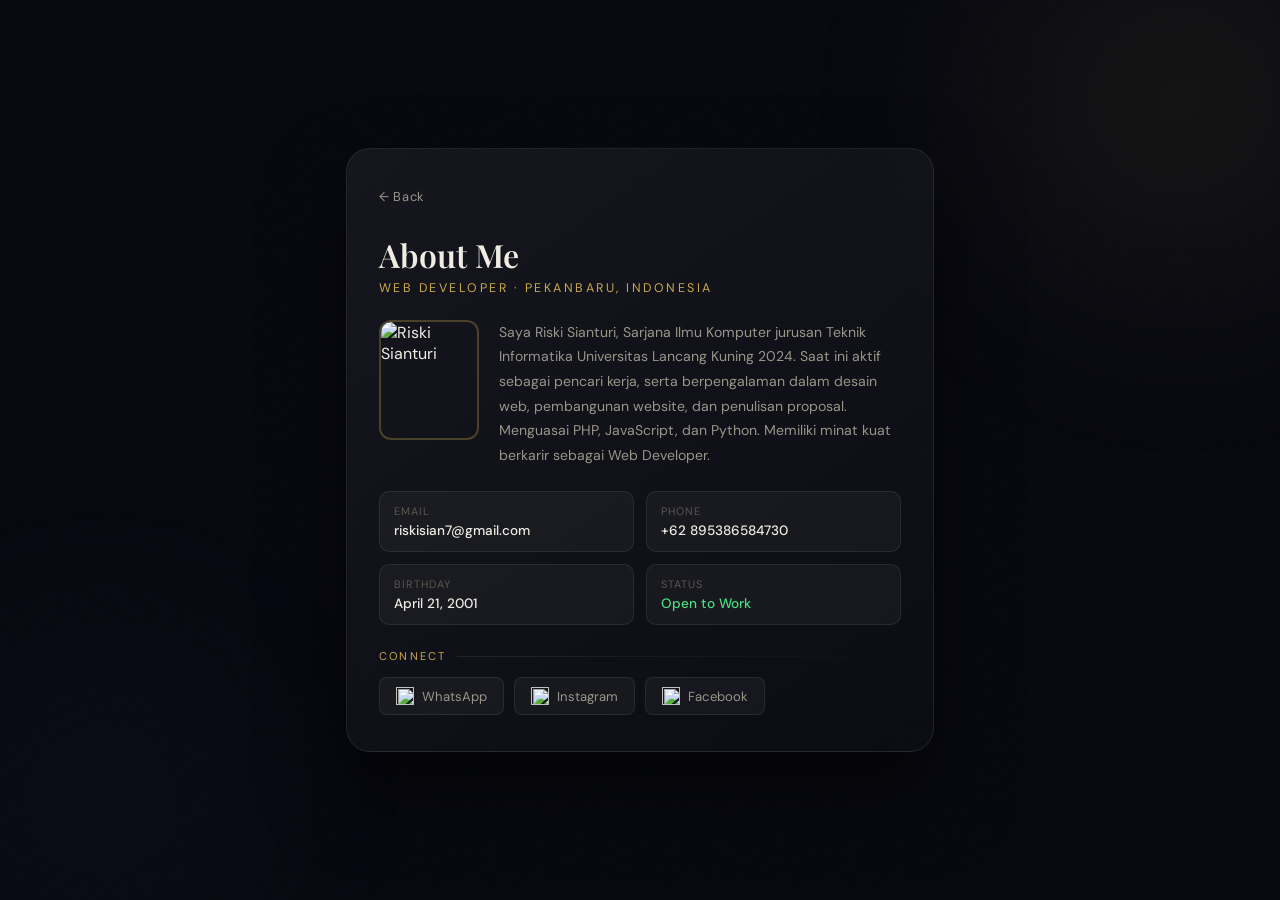
==== about.html @ 31b84309 "Add files via upload" ====
<!DOCTYPE html>
<html lang="en">
<head>
  <meta charset="UTF-8">
  <meta name="viewport" content="width=device-width, initial-scale=1.0">
  <title>About Me — Riski Sianturi</title>
  <link href="https://fonts.googleapis.com/css2?family=Playfair+Display:wght@400;600&family=DM+Sans:wght@300;400;500&display=swap" rel="stylesheet">
  <link rel="stylesheet" href="styles.css">
</head>
<body>
  <div class="noise"></div>
  <div class="glow-orb orb-1"></div>
  <div class="glow-orb orb-2"></div>

  <div class="page-wrapper">
    <div class="about-card">
      <a href="index.html" class="back-btn">← Back</a>

      <h1 class="page-title">About Me</h1>
      <p class="page-subtitle">Web Developer · Pekanbaru, Indonesia</p>

      <div class="profile-row">
        <img src="https://raw.githubusercontent.com/RiskiSianturi/Website-Personal/main/cv_photos.png" alt="Riski Sianturi" class="profile-photo">
        <p class="bio-text">
          Saya Riski Sianturi, Sarjana Ilmu Komputer jurusan Teknik Informatika Universitas Lancang Kuning 2024.
          Saat ini aktif sebagai pencari kerja, serta berpengalaman dalam desain web, pembangunan website, dan penulisan proposal.
          Menguasai PHP, JavaScript, dan Python. Memiliki minat kuat berkarir sebagai Web Developer.
        </p>
      </div>

      <div class="info-grid">
        <div class="info-item">
          <p class="info-label">Email</p>
          <p class="info-value">riskisian7@gmail.com</p>
        </div>
        <div class="info-item">
          <p class="info-label">Phone</p>
          <p class="info-value">+62 895386584730</p>
        </div>
        <div class="info-item">
          <p class="info-label">Birthday</p>
          <p class="info-value">April 21, 2001</p>
        </div>
        <div class="info-item">
          <p class="info-label">Status</p>
          <p class="info-value" style="color:#4ade80;">Open to Work</p>
        </div>
      </div>

      <p class="section-label">Connect</p>
      <div class="social-row">
        <a href="https://wa.me/62895386584730" class="social-btn" target="_blank">
          <img src="https://raw.githubusercontent.com/RiskiSianturi/Website-Personal/main/wa.png" alt=""> WhatsApp
        </a>
        <a href="https://www.instagram.com/riskianjas12/" class="social-btn" target="_blank">
          <img src="https://raw.githubusercontent.com/RiskiSianturi/Website-Personal/main/insta.png" alt=""> Instagram
        </a>
        <a href="https://www.facebook.com/riski.s.96" class="social-btn" target="_blank">
          <img src="https://raw.githubusercontent.com/RiskiSianturi/Website-Personal/main/facebook.png" alt=""> Facebook
        </a>
      </div>
    </div>
  </div>
</body>
</html>
---- styles.css ----
/* ============================================================
   DESIGN SYSTEM — Dark Luxury Edition
   ============================================================ */
:root {
  --bg:         #07080f;
  --surface:    rgba(255, 255, 255, 0.04);
  --surface-hv: rgba(255, 255, 255, 0.08);
  --border:     rgba(255, 255, 255, 0.08);
  --border-hv:  rgba(201, 168, 76, 0.45);
  --gold:       #c9a84c;
  --gold-light: #e8cc80;
  --text-1:     #f0ece3;
  --text-2:     #9a9589;
  --text-3:     #5a5650;
  --radius:     18px;
  --radius-sm:  10px;
}

*, *::before, *::after { box-sizing: border-box; margin: 0; padding: 0; }

html { scroll-behavior: smooth; }

body {
  font-family: 'DM Sans', sans-serif;
  background: var(--bg);
  color: var(--text-1);
  min-height: 100vh;
  display: flex;
  justify-content: center;
  align-items: center;
  overflow-x: hidden;
}

/* ── Background atmosphere ── */
.noise {
  position: fixed; inset: 0; z-index: 0; pointer-events: none;
  background-image: url("data:image/svg+xml,%3Csvg viewBox='0 0 256 256' xmlns='http://www.w3.org/2000/svg'%3E%3Cfilter id='n'%3E%3CfeTurbulence type='fractalNoise' baseFrequency='0.9' numOctaves='4' stitchTiles='stitch'/%3E%3C/filter%3E%3Crect width='100%25' height='100%25' filter='url(%23n)' opacity='0.04'/%3E%3C/svg%3E");
  background-size: 180px;
  opacity: 0.6;
}

.glow-orb {
  position: fixed; border-radius: 50%; filter: blur(100px); pointer-events: none; z-index: 0;
}
.orb-1 {
  width: 500px; height: 500px;
  background: radial-gradient(circle, rgba(201,168,76,0.12) 0%, transparent 70%);
  top: -150px; right: -150px;
  animation: floatOrb 12s ease-in-out infinite alternate;
}
.orb-2 {
  width: 400px; height: 400px;
  background: radial-gradient(circle, rgba(80,120,200,0.08) 0%, transparent 70%);
  bottom: -100px; left: -100px;
  animation: floatOrb 9s ease-in-out infinite alternate-reverse;
}
@keyframes floatOrb {
  from { transform: translate(0, 0); }
  to   { transform: translate(40px, 30px); }
}

/* ── Card ── */
.card {
  position: relative; z-index: 1;
  background: linear-gradient(145deg, rgba(255,255,255,0.06) 0%, rgba(255,255,255,0.02) 100%);
  border: 1px solid var(--border);
  border-radius: 24px;
  padding: 32px 28px;
  width: 360px;
  backdrop-filter: blur(24px);
  box-shadow:
    0 0 0 1px rgba(255,255,255,0.04) inset,
    0 40px 80px rgba(0,0,0,0.6),
    0 0 60px rgba(201,168,76,0.05);
  animation: cardIn 0.7s cubic-bezier(0.16,1,0.3,1) both;
}
@keyframes cardIn {
  from { opacity: 0; transform: translateY(28px) scale(0.97); }
  to   { opacity: 1; transform: translateY(0) scale(1); }
}

/* ── Header ── */
.card-header {
  display: flex; flex-direction: column; align-items: center; gap: 12px;
  padding-bottom: 24px;
}

.avatar-ring {
  width: 88px; height: 88px;
  border-radius: 50%;
  padding: 3px;
  background: linear-gradient(135deg, var(--gold), #7a5c1a, var(--gold));
  box-shadow: 0 0 28px rgba(201,168,76,0.3);
  animation: spinRing 8s linear infinite;
}
@keyframes spinRing {
  from { background-position: 0% 50%; }
  to   { background-position: 100% 50%; }
}

.avatar {
  width: 100%; height: 100%;
  border-radius: 50%;
  object-fit: cover;
  display: block;
  border: 2px solid var(--bg);
}

.name {
  font-family: 'Playfair Display', serif;
  font-size: 1.6rem;
  font-weight: 600;
  letter-spacing: -0.02em;
  color: var(--text-1);
  text-align: center;
}

.tagline {
  font-size: 0.8rem;
  font-weight: 400;
  color: var(--gold);
  letter-spacing: 0.2em;
  text-transform: uppercase;
  text-align: center;
}

.status-badge {
  display: inline-flex; align-items: center; gap: 6px;
  background: rgba(34,197,94,0.1);
  border: 1px solid rgba(34,197,94,0.2);
  border-radius: 20px;
  padding: 4px 12px;
  font-size: 0.72rem;
  color: #4ade80;
  letter-spacing: 0.05em;
}
.status-dot {
  width: 6px; height: 6px; border-radius: 50%;
  background: #4ade80;
  box-shadow: 0 0 6px #4ade80;
  animation: pulse 2s ease infinite;
}
@keyframes pulse {
  0%,100% { opacity: 1; }
  50%      { opacity: 0.4; }
}

/* ── Divider ── */
.divider {
  height: 1px;
  background: linear-gradient(90deg, transparent, var(--border), transparent);
  margin-bottom: 20px;
}

/* ── Nav Links ── */
.nav-links { display: flex; flex-direction: column; gap: 8px; }

.nav-item {
  display: flex; align-items: center; gap: 12px;
  padding: 13px 16px;
  background: var(--surface);
  border: 1px solid var(--border);
  border-radius: var(--radius-sm);
  text-decoration: none;
  color: var(--text-1);
  font-size: 0.9rem;
  font-weight: 400;
  transition: all 0.22s ease;
  cursor: pointer;
}
.nav-item:hover {
  background: var(--surface-hv);
  border-color: var(--border-hv);
  transform: translateX(4px);
  box-shadow: 0 4px 20px rgba(201,168,76,0.1), -3px 0 0 var(--gold);
  color: var(--gold-light);
}

.nav-icon {
  width: 32px; height: 32px;
  background: rgba(255,255,255,0.06);
  border-radius: 8px;
  display: flex; align-items: center; justify-content: center;
  flex-shrink: 0;
  transition: background 0.2s;
}
.nav-item:hover .nav-icon { background: rgba(201,168,76,0.15); }

.nav-icon img { width: 18px; height: 18px; object-fit: contain; filter: brightness(0.9); }
.nav-item:hover .nav-icon img { filter: brightness(1.3); }

.nav-label { flex: 1; }

.nav-arrow {
  font-size: 0.85rem; color: var(--text-3);
  transition: all 0.2s;
}
.nav-item:hover .nav-arrow { color: var(--gold); transform: translateX(3px); }

/* ── Footer ── */
.card-footer {
  margin-top: 22px;
  text-align: center;
  font-size: 0.72rem;
  color: var(--text-3);
  letter-spacing: 0.05em;
  border-top: 1px solid var(--border);
  padding-top: 16px;
}

/* ── About / Resume page layout ── */
.page-wrapper {
  position: relative; z-index: 1;
  width: 100%; max-width: 620px;
  padding: 24px 16px;
}

/* About card */
.about-card {
  background: linear-gradient(145deg, rgba(255,255,255,0.06), rgba(255,255,255,0.02));
  border: 1px solid var(--border);
  border-radius: 24px;
  padding: 36px 32px;
  backdrop-filter: blur(24px);
  box-shadow: 0 40px 80px rgba(0,0,0,0.6);
  animation: cardIn 0.6s cubic-bezier(0.16,1,0.3,1) both;
}

.back-btn {
  display: inline-flex; align-items: center; gap: 6px;
  font-size: 0.8rem; color: var(--text-2); text-decoration: none;
  letter-spacing: 0.05em; margin-bottom: 28px;
  transition: color 0.2s;
}
.back-btn:hover { color: var(--gold); }

.page-title {
  font-family: 'Playfair Display', serif;
  font-size: 2rem; font-weight: 600;
  color: var(--text-1);
  margin-bottom: 4px;
}
.page-subtitle {
  font-size: 0.78rem; color: var(--gold);
  letter-spacing: 0.2em; text-transform: uppercase;
  margin-bottom: 24px;
}

.profile-row {
  display: flex; gap: 20px; align-items: flex-start;
  margin-bottom: 24px;
}
.profile-photo {
  width: 100px; height: 120px;
  object-fit: cover; border-radius: 12px;
  border: 2px solid rgba(201,168,76,0.3);
  flex-shrink: 0;
}
.bio-text {
  font-size: 0.88rem; line-height: 1.75;
  color: var(--text-2);
}

.info-grid {
  display: grid; grid-template-columns: 1fr 1fr; gap: 12px;
  margin-bottom: 24px;
}
.info-item {
  background: var(--surface);
  border: 1px solid var(--border);
  border-radius: var(--radius-sm);
  padding: 12px 14px;
}
.info-label {
  font-size: 0.68rem; color: var(--text-3);
  text-transform: uppercase; letter-spacing: 0.1em;
  margin-bottom: 4px;
}
.info-value {
  font-size: 0.85rem; color: var(--text-1); font-weight: 500;
}

.social-row {
  display: flex; gap: 10px;
  margin-top: 8px;
}
.social-btn {
  display: flex; align-items: center; gap: 8px;
  padding: 9px 16px;
  background: var(--surface);
  border: 1px solid var(--border);
  border-radius: 8px;
  text-decoration: none; color: var(--text-2);
  font-size: 0.82rem;
  transition: all 0.2s;
}
.social-btn:hover {
  border-color: var(--border-hv);
  color: var(--gold);
  background: rgba(201,168,76,0.07);
}
.social-btn img { width: 18px; height: 18px; }

/* ── Resume ── */
.resume-section { margin-bottom: 28px; }

.section-label {
  font-size: 0.7rem; letter-spacing: 0.2em;
  text-transform: uppercase; color: var(--gold);
  margin-bottom: 14px;
  display: flex; align-items: center; gap: 10px;
}
.section-label::after {
  content: '';
  flex: 1; height: 1px;
  background: linear-gradient(90deg, var(--border), transparent);
}

.timeline-item {
  position: relative; padding-left: 20px; margin-bottom: 8px;
}
.timeline-item::before {
  content: '';
  position: absolute; left: 0; top: 8px;
  width: 6px; height: 6px; border-radius: 50%;
  background: var(--gold);
  box-shadow: 0 0 8px rgba(201,168,76,0.5);
}
.timeline-item strong {
  font-size: 0.88rem; color: var(--text-1); display: block; margin-bottom: 2px;
}
.timeline-item span {
  font-size: 0.8rem; color: var(--text-2);
}

.skills-grid { display: flex; flex-wrap: wrap; gap: 8px; }
.skill-tag {
  background: var(--surface);
  border: 1px solid var(--border);
  border-radius: 6px;
  padding: 5px 12px;
  font-size: 0.78rem; color: var(--text-2);
  transition: all 0.2s;
}
.skill-tag:hover {
  border-color: var(--border-hv);
  color: var(--gold);
  background: rgba(201,168,76,0.07);
}

/* ── Portfolio header (styles1.css shares same bg) ── */
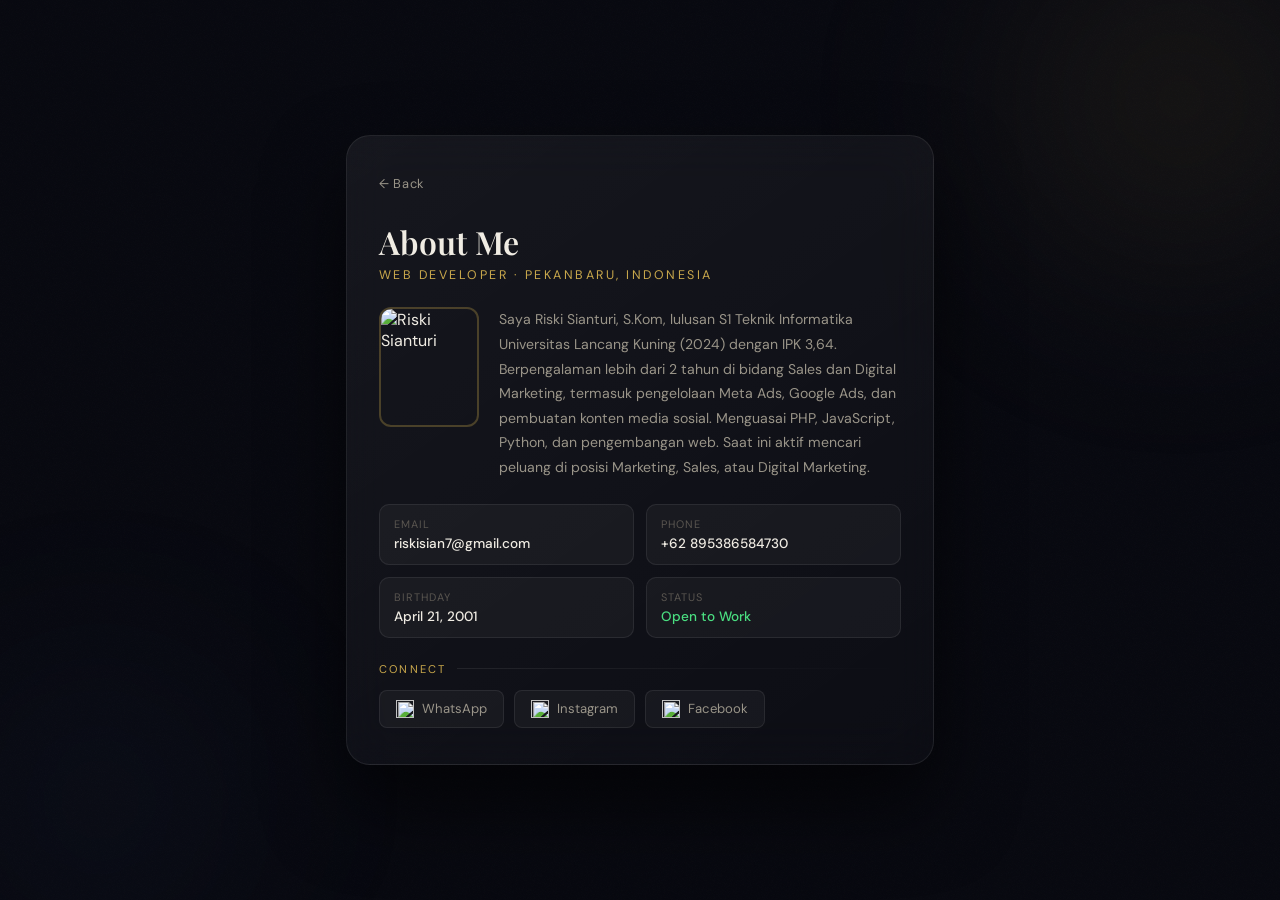
==== commit 95137c25: "Update about.html" ====
--- a/about.html
+++ b/about.html
@@ -22,9 +22,9 @@
       <div class="profile-row">
         <img src="https://raw.githubusercontent.com/RiskiSianturi/Website-Personal/main/cv_photos.png" alt="Riski Sianturi" class="profile-photo">
         <p class="bio-text">
-          Saya Riski Sianturi, Sarjana Ilmu Komputer jurusan Teknik Informatika Universitas Lancang Kuning 2024.
-          Saat ini aktif sebagai pencari kerja, serta berpengalaman dalam desain web, pembangunan website, dan penulisan proposal.
-          Menguasai PHP, JavaScript, dan Python. Memiliki minat kuat berkarir sebagai Web Developer.
+          Saya Riski Sianturi, S.Kom, lulusan S1 Teknik Informatika Universitas Lancang Kuning (2024) dengan IPK 3,64. 
+          Berpengalaman lebih dari 2 tahun di bidang Sales dan Digital Marketing, termasuk pengelolaan Meta Ads, Google Ads, dan pembuatan konten media sosial. 
+          Menguasai PHP, JavaScript, Python, dan pengembangan web. Saat ini aktif mencari peluang di posisi Marketing, Sales, atau Digital Marketing.
         </p>
       </div>
 
@@ -62,4 +62,4 @@
     </div>
   </div>
 </body>
-</html>+</html>
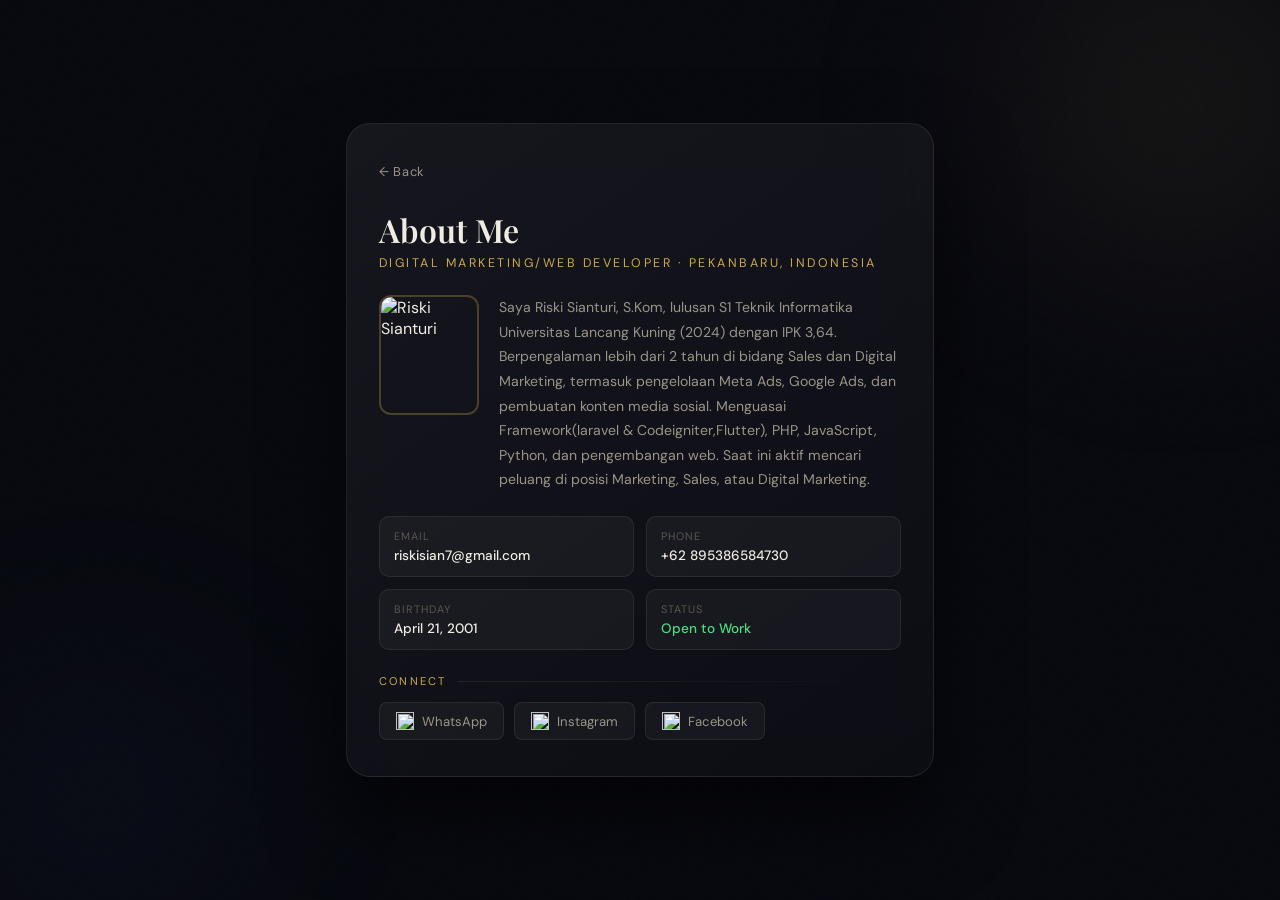
==== commit 10597fce: "Update about.html" ====
--- a/about.html
+++ b/about.html
@@ -17,14 +17,14 @@
       <a href="index.html" class="back-btn">← Back</a>
 
       <h1 class="page-title">About Me</h1>
-      <p class="page-subtitle">Web Developer · Pekanbaru, Indonesia</p>
+      <p class="page-subtitle">Digital Marketing/Web Developer · Pekanbaru, Indonesia</p>
 
       <div class="profile-row">
         <img src="https://raw.githubusercontent.com/RiskiSianturi/Website-Personal/main/cv_photos.png" alt="Riski Sianturi" class="profile-photo">
         <p class="bio-text">
           Saya Riski Sianturi, S.Kom, lulusan S1 Teknik Informatika Universitas Lancang Kuning (2024) dengan IPK 3,64. 
           Berpengalaman lebih dari 2 tahun di bidang Sales dan Digital Marketing, termasuk pengelolaan Meta Ads, Google Ads, dan pembuatan konten media sosial. 
-          Menguasai PHP, JavaScript, Python, dan pengembangan web. Saat ini aktif mencari peluang di posisi Marketing, Sales, atau Digital Marketing.
+          Menguasai Framework(laravel & Codeigniter,Flutter), PHP, JavaScript, Python, dan pengembangan web. Saat ini aktif mencari peluang di posisi Marketing, Sales, atau Digital Marketing.
         </p>
       </div>
 
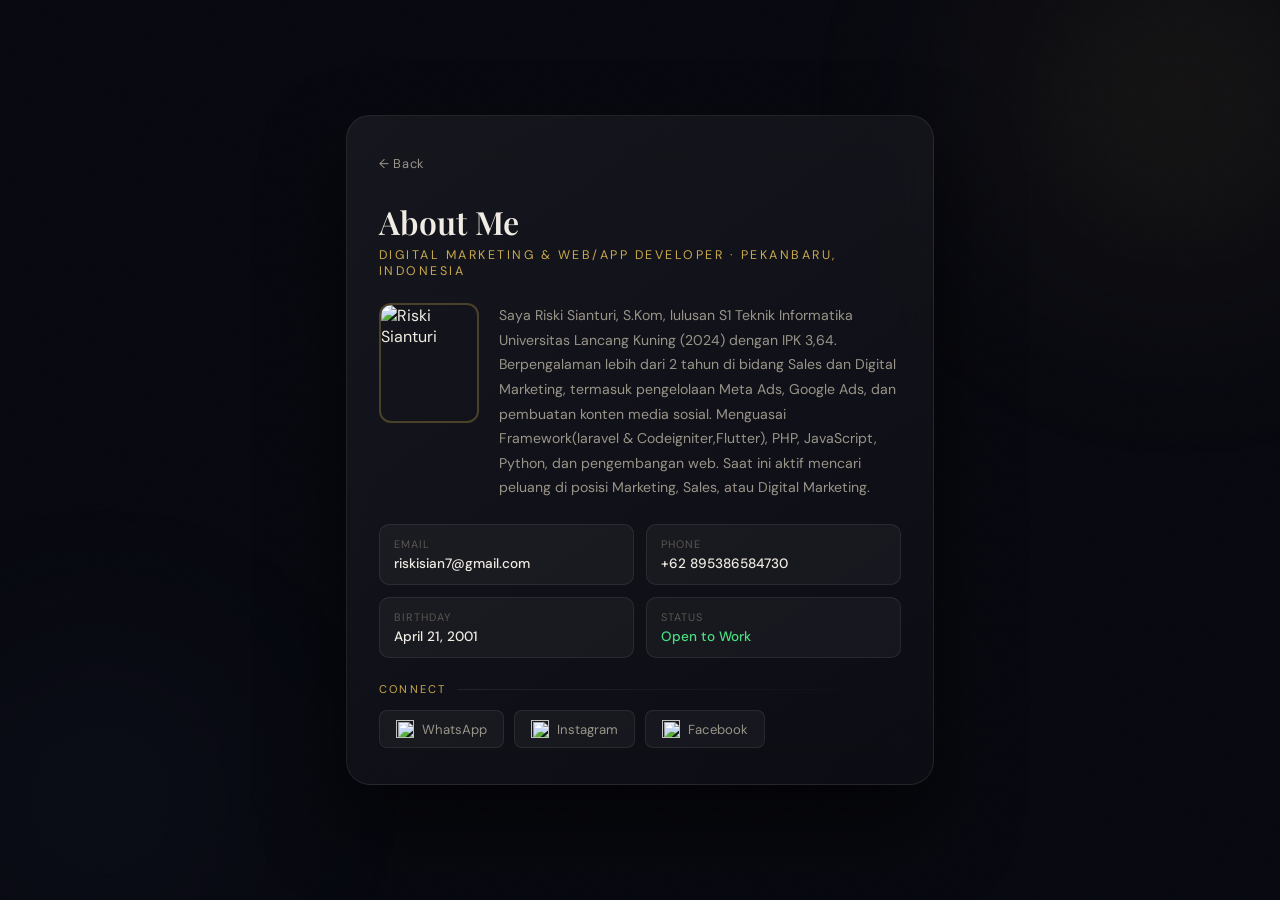
==== commit 9a22ea3f: "Update about.html" ====
--- a/about.html
+++ b/about.html
@@ -17,7 +17,7 @@
       <a href="index.html" class="back-btn">← Back</a>
 
       <h1 class="page-title">About Me</h1>
-      <p class="page-subtitle">Digital Marketing/Web Developer · Pekanbaru, Indonesia</p>
+      <p class="page-subtitle">Digital Marketing & Web/App Developer · Pekanbaru, Indonesia</p>
 
       <div class="profile-row">
         <img src="https://raw.githubusercontent.com/RiskiSianturi/Website-Personal/main/cv_photos.png" alt="Riski Sianturi" class="profile-photo">
